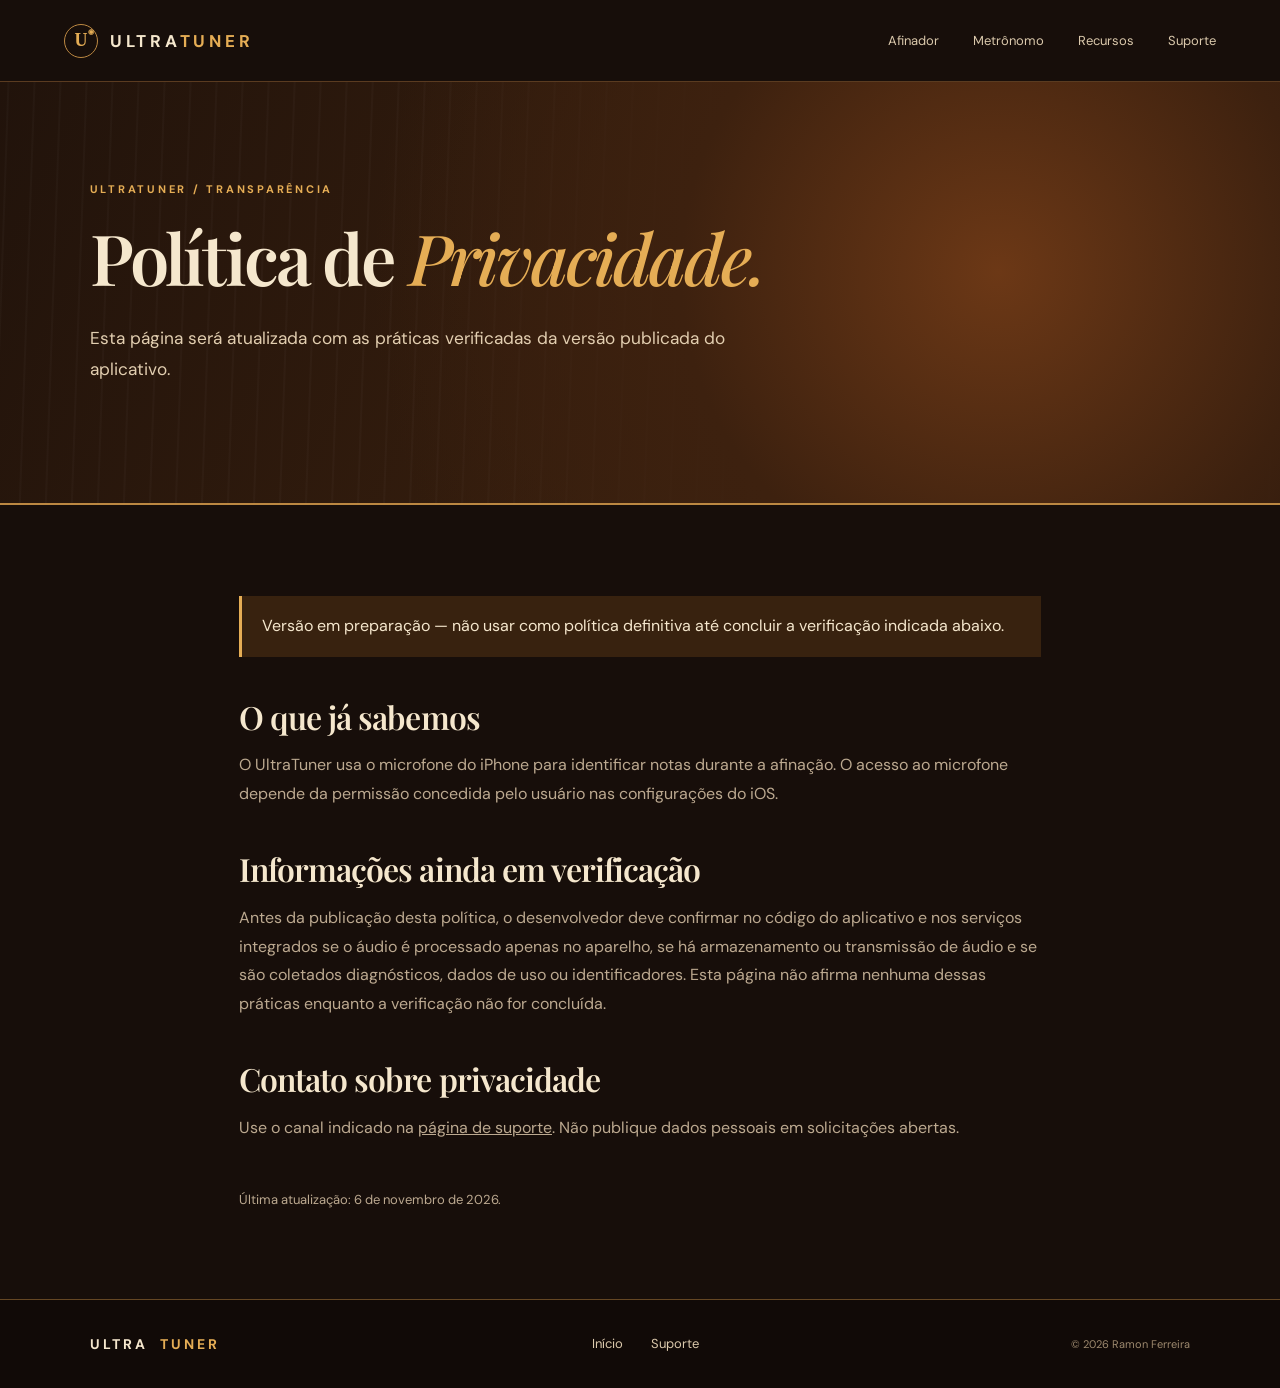
==== privacidade.html @ c154626b "Add files via upload" ====
<!doctype html><html lang="pt-BR"><head><meta charset="utf-8"><meta name="viewport" content="width=device-width, initial-scale=1"><meta name="theme-color" content="#170e0a"><title>Privacidade — UltraTuner</title><link rel="stylesheet" href="styles.css"><script src="script.js" defer></script></head><body><a class="skip" href="#conteudo">Pular para o conteúdo</a><header class="topbar"><a class="brand" href="index.html"><span class="brand-mark">U<span>◉</span></span><span>ULTRA<span class="brand-light">TUNER</span></span></a><button class="menu-button" type="button" aria-expanded="false" aria-controls="main-nav">Menu <span aria-hidden="true">☰</span></button><nav id="main-nav" aria-label="Navegação principal"><a href="index.html#afinador">Afinador</a><a href="index.html#metronomo">Metrônomo</a><a href="index.html#recursos">Recursos</a><a href="suporte.html">Suporte</a></nav></header><main id="conteudo"><section class="page-hero wood"><p class="eyebrow">UltraTuner / Transparência</p><h1>Política de <em>Privacidade.</em></h1><p class="lead">Esta página será atualizada com as práticas verificadas da versão publicada do aplicativo.</p></section><section class="policy content-section"><p class="policy-status">Versão em preparação — não usar como política definitiva até concluir a verificação indicada abaixo.</p><h2>O que já sabemos</h2><p>O UltraTuner usa o microfone do iPhone para identificar notas durante a afinação. O acesso ao microfone depende da permissão concedida pelo usuário nas configurações do iOS.</p><h2>Informações ainda em verificação</h2><p>Antes da publicação desta política, o desenvolvedor deve confirmar no código do aplicativo e nos serviços integrados se o áudio é processado apenas no aparelho, se há armazenamento ou transmissão de áudio e se são coletados diagnósticos, dados de uso ou identificadores. Esta página não afirma nenhuma dessas práticas enquanto a verificação não for concluída.</p><h2>Contato sobre privacidade</h2><p>Use o canal indicado na <a href="suporte.html">página de suporte</a>. Não publique dados pessoais em solicitações abertas.</p><p class="policy-date">Última atualização: 6 de novembro de 2026.</p></section></main><footer><div class="footer-inner"><span class="footer-brand">ULTRA<span>TUNER</span></span><nav aria-label="Rodapé"><a href="index.html">Início</a><a href="suporte.html">Suporte</a></nav><small>© 2026 Ramon Ferreira</small></div></footer></body></html>
---- styles.css ----
@import url('https://fonts.googleapis.com/css2?family=DM+Sans:wght@400;500;600;700&family=Playfair+Display:ital,wght@0,500;0,600;0,700;1,500;1,600&display=swap');
:root{color-scheme:dark;--bg:#170e0a;--panel:#23150e;--panel2:#301d11;--amber:#e5ad55;--gold:#bc8842;--cream:#f5e7cd;--muted:#bca990;--line:#654724;font-family:'DM Sans',Arial,sans-serif;scroll-behavior:smooth}*{box-sizing:border-box}body{margin:0;background:var(--bg);color:var(--cream)}a{color:inherit}img{display:block;max-width:100%}.skip{position:absolute;left:-9999px;top:8px;z-index:10;background:var(--amber);color:#1c1009;padding:10px}.skip:focus{left:8px}.topbar{height:82px;display:flex;align-items:center;justify-content:space-between;max-width:1440px;margin:auto;padding:0 clamp(24px,5vw,74px);border-bottom:1px solid #5a3b20}.brand,.footer-brand{text-decoration:none;font-size:17px;font-weight:700;letter-spacing:.22em;display:flex;align-items:center;gap:12px;white-space:nowrap}.brand-light,.footer-brand span{color:var(--amber)}.brand-mark{display:grid;place-items:center;border:1px solid var(--gold);width:34px;height:34px;border-radius:50%;font-family:Georgia,serif;font-size:18px;letter-spacing:0;color:var(--amber);position:relative}.brand-mark span{font-size:7px;position:absolute;right:3px;top:3px}.topbar nav{display:flex;gap:34px}.topbar nav a,footer a{text-decoration:none;color:#dbc9ac;font-size:13px;transition:color .2s}.topbar nav a:hover,footer a:hover,.topbar nav a[aria-current]{color:var(--amber)}.menu-button{display:none}.wood{background:radial-gradient(circle at 78% 45%,#6c3816 0,#3d210f 31%,transparent 61%),repeating-linear-gradient(92deg,transparent 0 7px,#ffffff06 8px 9px,transparent 10px 26px),linear-gradient(115deg,#21130b,#3a200e 65%,#1b100b)}.hero{min-height:690px;max-width:1440px;margin:auto;display:grid;grid-template-columns:1.05fr .95fr;overflow:hidden;border-bottom:2px solid var(--gold)}.hero-copy{padding:clamp(70px,8vw,130px) 20px 70px clamp(24px,7vw,100px);position:relative;z-index:1}.eyebrow{text-transform:uppercase;letter-spacing:.25em;font-size:11px;font-weight:700;color:var(--amber);margin:0 0 24px}.hero h1,.page-hero h1{font-size:clamp(51px,5.5vw,88px);line-height:1.07;margin:0 0 28px;letter-spacing:-.04em;font-family:'Playfair Display',Georgia,serif;font-weight:600}.hero h1 em,h2 em,.page-hero h1 em{color:var(--amber);font-weight:500}.lead{font-size:clamp(16px,1.35vw,19px);line-height:1.8;color:#e2ceb0;max-width:530px}.hero-actions{display:flex;gap:28px;align-items:center;flex-wrap:wrap;margin-top:36px}.button{background:linear-gradient(#edbc6b,#bd823a);color:#1d1109;font-weight:700;text-decoration:none;padding:16px 23px;border:1px solid #f0c679;display:inline-flex;gap:24px;align-items:center;justify-content:space-between;box-shadow:0 4px 20px #0008;font-size:13px;letter-spacing:.03em}.button:hover{filter:brightness(1.13)}.text-link{color:var(--cream);font-size:13px;text-underline-offset:5px}.hero-facts{display:flex;gap:22px;flex-wrap:wrap;margin-top:74px;color:#dec296;font-size:10px;letter-spacing:.18em}.hero-facts span+span{border-left:1px solid var(--gold);padding-left:22px}.hero-visual{position:relative;display:grid;place-items:center;padding:38px 50px 46px}.halo{position:absolute;width:80%;aspect-ratio:1;border-radius:50%;background:#f1a63b30;filter:blur(48px)}.phone{position:relative;width:min(290px,72%);height:575px;border:7px solid #120c09;border-radius:44px;overflow:hidden;box-shadow:0 22px 70px #000b,0 0 0 2px #8c612d;transform:rotate(5deg)}.phone img{width:100%;height:100%;object-fit:cover;object-position:top}.visual-caption{position:absolute;bottom:25px;right:50px;font-size:10px;letter-spacing:.25em;color:#d4ae75}.section-pad{padding:clamp(70px,8vw,118px) clamp(24px,7vw,100px)}.intro,.feature,.value,.support-band{max-width:1440px;margin:auto}.intro{display:grid;grid-template-columns:1fr 1fr;gap:70px;align-items:end;background:#1e120c;border-bottom:1px solid var(--line)}h2{font-family:'Playfair Display',Georgia,serif;font-weight:600;letter-spacing:-.03em;line-height:1.15;font-size:clamp(38px,4.2vw,64px);margin:0}.intro>p{font-size:17px;color:var(--muted);line-height:1.85;max-width:550px;margin:0 0 7px}.feature{display:grid;grid-template-columns:.85fr 1.15fr;gap:clamp(40px,9vw,140px);align-items:center;border-bottom:1px solid var(--line);background:linear-gradient(145deg,#24160e,#170e0a)}.feature-reverse{grid-template-columns:1.15fr .85fr;background:#1b110c}.feature-reverse .feature-image{order:2}.feature-image{width:min(100%,380px);height:500px;justify-self:center;overflow:hidden;border:6px solid #1b1008;border-radius:28px;box-shadow:0 0 0 1px var(--gold),0 25px 55px #0009}.feature-image img{height:100%;width:100%;object-fit:cover;object-position:top}.feature-copy>p:not(.eyebrow){max-width:540px;line-height:1.8;color:var(--muted);font-size:16px}.feature-copy ul{padding:0;margin:28px 0 0;list-style:none;max-width:520px}.feature-copy li{padding:13px 0 13px 24px;border-bottom:1px solid #65472470;position:relative;font-size:14px;color:#e9d4b6}.feature-copy li:before{content:'✦';position:absolute;left:0;color:var(--amber)}.value{text-align:center;background:radial-gradient(circle at 50% 0,#593013,#1a100b 65%);border-bottom:1px solid var(--line)}.value-grid{display:grid;grid-template-columns:repeat(3,1fr);gap:20px;margin-top:65px;text-align:left}.value-grid>div{border:1px solid var(--line);background:#21150dbb;padding:34px;min-height:205px}.value-number{color:var(--amber);letter-spacing:.2em;font-size:11px}.value h3{font:600 27px 'Playfair Display',Georgia,serif;margin:24px 0 12px}.value p{color:var(--muted);line-height:1.6;margin:0}.support-band{display:flex;justify-content:space-between;align-items:center;gap:30px;background:#24160e}.page-hero{padding:100px clamp(24px,7vw,100px);border-bottom:2px solid var(--gold)}.page-hero .lead{max-width:690px}.content-section{max-width:1100px;margin:auto;padding:75px 24px}.content-heading{text-align:center;margin-bottom:45px}.steps{display:grid;grid-template-columns:repeat(3,1fr);gap:20px}.steps article{border:1px solid var(--line);padding:28px;background:#23150e}.steps article>span{color:var(--amber);font-size:11px;letter-spacing:.2em}.steps h3{font:600 25px 'Playfair Display',Georgia,serif}.steps p,.contact-panel p,.policy p{color:var(--muted);line-height:1.8}.contact-panel{max-width:1052px;margin:0 auto 90px;padding:55px;background:linear-gradient(145deg,#4a2813,#23150e);border:1px solid var(--gold)}.contact-panel p{max-width:740px}.contact-panel .button{margin-top:18px}.contact-fallback{font-size:13px;color:var(--amber)!important}.policy{max-width:850px}.policy h2{font-size:32px;margin:42px 0 10px}.policy-status{border-left:3px solid var(--amber);padding:16px 20px;background:#38220f;color:var(--cream)!important}.policy-date{font-size:13px;margin-top:45px}footer{border-top:1px solid var(--line);background:#110a07}.footer-inner{max-width:1440px;padding:35px clamp(24px,7vw,100px);margin:auto;display:flex;align-items:center;justify-content:space-between;gap:25px}.footer-brand{font-size:14px}footer nav{display:flex;gap:28px}footer small{color:#9d896e;font-size:11px}@media(max-width:800px){.topbar{height:70px}.menu-button{display:block;background:none;border:1px solid var(--line);color:var(--cream);padding:9px 12px}.topbar nav{display:none;position:absolute;z-index:5;top:70px;left:0;right:0;background:#21140d;border-bottom:1px solid var(--gold);padding:20px 24px;flex-direction:column;gap:18px}.topbar nav.open{display:flex}.hero{grid-template-columns:1fr}.hero-copy{padding:75px 24px 30px}.hero-facts{margin-top:45px}.hero-visual{padding:24px 24px 58px}.phone{height:470px;width:235px}.intro,.feature{grid-template-columns:1fr}.intro{gap:30px}.feature-reverse .feature-image{order:0}.feature-image{height:430px;width:280px}.value-grid,.steps{grid-template-columns:1fr}.support-band{flex-direction:column;align-items:flex-start}.footer-inner{flex-wrap:wrap}}@media(max-width:420px){.hero-facts{gap:10px;font-size:8px}.hero-facts span+span{padding-left:10px}.brand{font-size:13px}.hero h1{font-size:48px}.page-hero{padding-top:70px;padding-bottom:70px}}
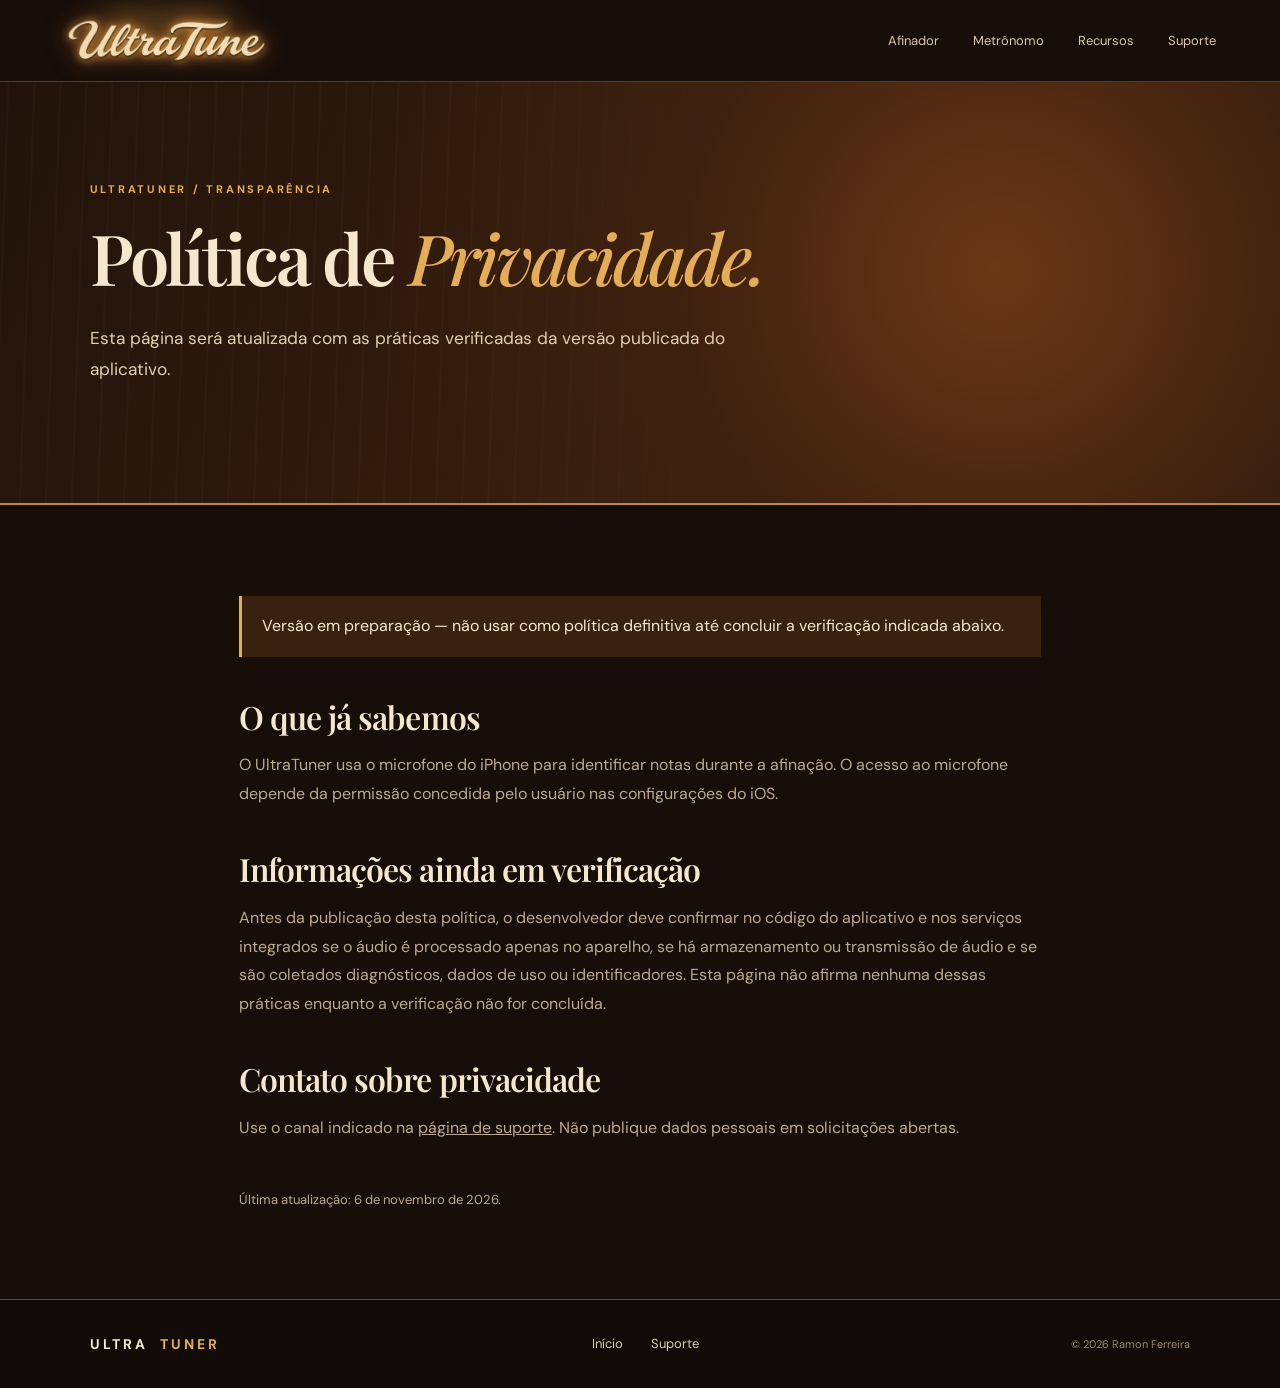
==== commit 8b47c3ab: "Add files via upload" ====
--- a/privacidade.html
+++ b/privacidade.html
@@ -1 +1 @@
-<!doctype html><html lang="pt-BR"><head><meta charset="utf-8"><meta name="viewport" content="width=device-width, initial-scale=1"><meta name="theme-color" content="#170e0a"><title>Privacidade — UltraTuner</title><link rel="stylesheet" href="styles.css"><script src="script.js" defer></script></head><body><a class="skip" href="#conteudo">Pular para o conteúdo</a><header class="topbar"><a class="brand" href="index.html"><span class="brand-mark">U<span>◉</span></span><span>ULTRA<span class="brand-light">TUNER</span></span></a><button class="menu-button" type="button" aria-expanded="false" aria-controls="main-nav">Menu <span aria-hidden="true">☰</span></button><nav id="main-nav" aria-label="Navegação principal"><a href="index.html#afinador">Afinador</a><a href="index.html#metronomo">Metrônomo</a><a href="index.html#recursos">Recursos</a><a href="suporte.html">Suporte</a></nav></header><main id="conteudo"><section class="page-hero wood"><p class="eyebrow">UltraTuner / Transparência</p><h1>Política de <em>Privacidade.</em></h1><p class="lead">Esta página será atualizada com as práticas verificadas da versão publicada do aplicativo.</p></section><section class="policy content-section"><p class="policy-status">Versão em preparação — não usar como política definitiva até concluir a verificação indicada abaixo.</p><h2>O que já sabemos</h2><p>O UltraTuner usa o microfone do iPhone para identificar notas durante a afinação. O acesso ao microfone depende da permissão concedida pelo usuário nas configurações do iOS.</p><h2>Informações ainda em verificação</h2><p>Antes da publicação desta política, o desenvolvedor deve confirmar no código do aplicativo e nos serviços integrados se o áudio é processado apenas no aparelho, se há armazenamento ou transmissão de áudio e se são coletados diagnósticos, dados de uso ou identificadores. Esta página não afirma nenhuma dessas práticas enquanto a verificação não for concluída.</p><h2>Contato sobre privacidade</h2><p>Use o canal indicado na <a href="suporte.html">página de suporte</a>. Não publique dados pessoais em solicitações abertas.</p><p class="policy-date">Última atualização: 6 de novembro de 2026.</p></section></main><footer><div class="footer-inner"><span class="footer-brand">ULTRA<span>TUNER</span></span><nav aria-label="Rodapé"><a href="index.html">Início</a><a href="suporte.html">Suporte</a></nav><small>© 2026 Ramon Ferreira</small></div></footer></body></html>
+<!doctype html><html lang="pt-BR"><head><meta charset="utf-8"><meta name="viewport" content="width=device-width, initial-scale=1"><meta name="theme-color" content="#170e0a"><title>Privacidade — UltraTuner</title><link rel="stylesheet" href="styles.css"><script src="script.js" defer></script></head><body><a class="skip" href="#conteudo">Pular para o conteúdo</a><header class="topbar"><a class="brand brand-wordmark" href="index.html" aria-label="UltraTuner, início"><img src="assets/ultratune-wordmark.png" alt="" width="2070" height="500"></a><button class="menu-button" type="button" aria-expanded="false" aria-controls="main-nav">Menu <span aria-hidden="true">☰</span></button><nav id="main-nav" aria-label="Navegação principal"><a href="index.html#afinador">Afinador</a><a href="index.html#metronomo">Metrônomo</a><a href="index.html#recursos">Recursos</a><a href="suporte.html">Suporte</a></nav></header><main id="conteudo"><section class="page-hero wood"><p class="eyebrow">UltraTuner / Transparência</p><h1>Política de <em>Privacidade.</em></h1><p class="lead">Esta página será atualizada com as práticas verificadas da versão publicada do aplicativo.</p></section><section class="policy content-section"><p class="policy-status">Versão em preparação — não usar como política definitiva até concluir a verificação indicada abaixo.</p><h2>O que já sabemos</h2><p>O UltraTuner usa o microfone do iPhone para identificar notas durante a afinação. O acesso ao microfone depende da permissão concedida pelo usuário nas configurações do iOS.</p><h2>Informações ainda em verificação</h2><p>Antes da publicação desta política, o desenvolvedor deve confirmar no código do aplicativo e nos serviços integrados se o áudio é processado apenas no aparelho, se há armazenamento ou transmissão de áudio e se são coletados diagnósticos, dados de uso ou identificadores. Esta página não afirma nenhuma dessas práticas enquanto a verificação não for concluída.</p><h2>Contato sobre privacidade</h2><p>Use o canal indicado na <a href="suporte.html">página de suporte</a>. Não publique dados pessoais em solicitações abertas.</p><p class="policy-date">Última atualização: 6 de novembro de 2026.</p></section></main><footer><div class="footer-inner"><span class="footer-brand">ULTRA<span>TUNER</span></span><nav aria-label="Rodapé"><a href="index.html">Início</a><a href="suporte.html">Suporte</a></nav><small>© 2026 Ramon Ferreira</small></div></footer></body></html>
--- a/styles.css
+++ b/styles.css
@@ -1,2 +1,4 @@
 @import url('https://fonts.googleapis.com/css2?family=DM+Sans:wght@400;500;600;700&family=Playfair+Display:ital,wght@0,500;0,600;0,700;1,500;1,600&display=swap');
 :root{color-scheme:dark;--bg:#170e0a;--panel:#23150e;--panel2:#301d11;--amber:#e5ad55;--gold:#bc8842;--cream:#f5e7cd;--muted:#bca990;--line:#654724;font-family:'DM Sans',Arial,sans-serif;scroll-behavior:smooth}*{box-sizing:border-box}body{margin:0;background:var(--bg);color:var(--cream)}a{color:inherit}img{display:block;max-width:100%}.skip{position:absolute;left:-9999px;top:8px;z-index:10;background:var(--amber);color:#1c1009;padding:10px}.skip:focus{left:8px}.topbar{height:82px;display:flex;align-items:center;justify-content:space-between;max-width:1440px;margin:auto;padding:0 clamp(24px,5vw,74px);border-bottom:1px solid #5a3b20}.brand,.footer-brand{text-decoration:none;font-size:17px;font-weight:700;letter-spacing:.22em;display:flex;align-items:center;gap:12px;white-space:nowrap}.brand-light,.footer-brand span{color:var(--amber)}.brand-mark{display:grid;place-items:center;border:1px solid var(--gold);width:34px;height:34px;border-radius:50%;font-family:Georgia,serif;font-size:18px;letter-spacing:0;color:var(--amber);position:relative}.brand-mark span{font-size:7px;position:absolute;right:3px;top:3px}.topbar nav{display:flex;gap:34px}.topbar nav a,footer a{text-decoration:none;color:#dbc9ac;font-size:13px;transition:color .2s}.topbar nav a:hover,footer a:hover,.topbar nav a[aria-current]{color:var(--amber)}.menu-button{display:none}.wood{background:radial-gradient(circle at 78% 45%,#6c3816 0,#3d210f 31%,transparent 61%),repeating-linear-gradient(92deg,transparent 0 7px,#ffffff06 8px 9px,transparent 10px 26px),linear-gradient(115deg,#21130b,#3a200e 65%,#1b100b)}.hero{min-height:690px;max-width:1440px;margin:auto;display:grid;grid-template-columns:1.05fr .95fr;overflow:hidden;border-bottom:2px solid var(--gold)}.hero-copy{padding:clamp(70px,8vw,130px) 20px 70px clamp(24px,7vw,100px);position:relative;z-index:1}.eyebrow{text-transform:uppercase;letter-spacing:.25em;font-size:11px;font-weight:700;color:var(--amber);margin:0 0 24px}.hero h1,.page-hero h1{font-size:clamp(51px,5.5vw,88px);line-height:1.07;margin:0 0 28px;letter-spacing:-.04em;font-family:'Playfair Display',Georgia,serif;font-weight:600}.hero h1 em,h2 em,.page-hero h1 em{color:var(--amber);font-weight:500}.lead{font-size:clamp(16px,1.35vw,19px);line-height:1.8;color:#e2ceb0;max-width:530px}.hero-actions{display:flex;gap:28px;align-items:center;flex-wrap:wrap;margin-top:36px}.button{background:linear-gradient(#edbc6b,#bd823a);color:#1d1109;font-weight:700;text-decoration:none;padding:16px 23px;border:1px solid #f0c679;display:inline-flex;gap:24px;align-items:center;justify-content:space-between;box-shadow:0 4px 20px #0008;font-size:13px;letter-spacing:.03em}.button:hover{filter:brightness(1.13)}.text-link{color:var(--cream);font-size:13px;text-underline-offset:5px}.hero-facts{display:flex;gap:22px;flex-wrap:wrap;margin-top:74px;color:#dec296;font-size:10px;letter-spacing:.18em}.hero-facts span+span{border-left:1px solid var(--gold);padding-left:22px}.hero-visual{position:relative;display:grid;place-items:center;padding:38px 50px 46px}.halo{position:absolute;width:80%;aspect-ratio:1;border-radius:50%;background:#f1a63b30;filter:blur(48px)}.phone{position:relative;width:min(290px,72%);height:575px;border:7px solid #120c09;border-radius:44px;overflow:hidden;box-shadow:0 22px 70px #000b,0 0 0 2px #8c612d;transform:rotate(5deg)}.phone img{width:100%;height:100%;object-fit:cover;object-position:top}.visual-caption{position:absolute;bottom:25px;right:50px;font-size:10px;letter-spacing:.25em;color:#d4ae75}.section-pad{padding:clamp(70px,8vw,118px) clamp(24px,7vw,100px)}.intro,.feature,.value,.support-band{max-width:1440px;margin:auto}.intro{display:grid;grid-template-columns:1fr 1fr;gap:70px;align-items:end;background:#1e120c;border-bottom:1px solid var(--line)}h2{font-family:'Playfair Display',Georgia,serif;font-weight:600;letter-spacing:-.03em;line-height:1.15;font-size:clamp(38px,4.2vw,64px);margin:0}.intro>p{font-size:17px;color:var(--muted);line-height:1.85;max-width:550px;margin:0 0 7px}.feature{display:grid;grid-template-columns:.85fr 1.15fr;gap:clamp(40px,9vw,140px);align-items:center;border-bottom:1px solid var(--line);background:linear-gradient(145deg,#24160e,#170e0a)}.feature-reverse{grid-template-columns:1.15fr .85fr;background:#1b110c}.feature-reverse .feature-image{order:2}.feature-image{width:min(100%,380px);height:500px;justify-self:center;overflow:hidden;border:6px solid #1b1008;border-radius:28px;box-shadow:0 0 0 1px var(--gold),0 25px 55px #0009}.feature-image img{height:100%;width:100%;object-fit:cover;object-position:top}.feature-copy>p:not(.eyebrow){max-width:540px;line-height:1.8;color:var(--muted);font-size:16px}.feature-copy ul{padding:0;margin:28px 0 0;list-style:none;max-width:520px}.feature-copy li{padding:13px 0 13px 24px;border-bottom:1px solid #65472470;position:relative;font-size:14px;color:#e9d4b6}.feature-copy li:before{content:'✦';position:absolute;left:0;color:var(--amber)}.value{text-align:center;background:radial-gradient(circle at 50% 0,#593013,#1a100b 65%);border-bottom:1px solid var(--line)}.value-grid{display:grid;grid-template-columns:repeat(3,1fr);gap:20px;margin-top:65px;text-align:left}.value-grid>div{border:1px solid var(--line);background:#21150dbb;padding:34px;min-height:205px}.value-number{color:var(--amber);letter-spacing:.2em;font-size:11px}.value h3{font:600 27px 'Playfair Display',Georgia,serif;margin:24px 0 12px}.value p{color:var(--muted);line-height:1.6;margin:0}.support-band{display:flex;justify-content:space-between;align-items:center;gap:30px;background:#24160e}.page-hero{padding:100px clamp(24px,7vw,100px);border-bottom:2px solid var(--gold)}.page-hero .lead{max-width:690px}.content-section{max-width:1100px;margin:auto;padding:75px 24px}.content-heading{text-align:center;margin-bottom:45px}.steps{display:grid;grid-template-columns:repeat(3,1fr);gap:20px}.steps article{border:1px solid var(--line);padding:28px;background:#23150e}.steps article>span{color:var(--amber);font-size:11px;letter-spacing:.2em}.steps h3{font:600 25px 'Playfair Display',Georgia,serif}.steps p,.contact-panel p,.policy p{color:var(--muted);line-height:1.8}.contact-panel{max-width:1052px;margin:0 auto 90px;padding:55px;background:linear-gradient(145deg,#4a2813,#23150e);border:1px solid var(--gold)}.contact-panel p{max-width:740px}.contact-panel .button{margin-top:18px}.contact-fallback{font-size:13px;color:var(--amber)!important}.policy{max-width:850px}.policy h2{font-size:32px;margin:42px 0 10px}.policy-status{border-left:3px solid var(--amber);padding:16px 20px;background:#38220f;color:var(--cream)!important}.policy-date{font-size:13px;margin-top:45px}footer{border-top:1px solid var(--line);background:#110a07}.footer-inner{max-width:1440px;padding:35px clamp(24px,7vw,100px);margin:auto;display:flex;align-items:center;justify-content:space-between;gap:25px}.footer-brand{font-size:14px}footer nav{display:flex;gap:28px}footer small{color:#9d896e;font-size:11px}@media(max-width:800px){.topbar{height:70px}.menu-button{display:block;background:none;border:1px solid var(--line);color:var(--cream);padding:9px 12px}.topbar nav{display:none;position:absolute;z-index:5;top:70px;left:0;right:0;background:#21140d;border-bottom:1px solid var(--gold);padding:20px 24px;flex-direction:column;gap:18px}.topbar nav.open{display:flex}.hero{grid-template-columns:1fr}.hero-copy{padding:75px 24px 30px}.hero-facts{margin-top:45px}.hero-visual{padding:24px 24px 58px}.phone{height:470px;width:235px}.intro,.feature{grid-template-columns:1fr}.intro{gap:30px}.feature-reverse .feature-image{order:0}.feature-image{height:430px;width:280px}.value-grid,.steps{grid-template-columns:1fr}.support-band{flex-direction:column;align-items:flex-start}.footer-inner{flex-wrap:wrap}}@media(max-width:420px){.hero-facts{gap:10px;font-size:8px}.hero-facts span+span{padding-left:10px}.brand{font-size:13px}.hero h1{font-size:48px}.page-hero{padding-top:70px;padding-bottom:70px}}
+
+.brand-wordmark{display:block;width:clamp(168px,16vw,245px);height:58px;position:relative;isolation:isolate}.brand-wordmark:before{content:"";position:absolute;left:19%;right:19%;top:6px;height:14px;background:#ffb64d;filter:blur(17px);opacity:.6;z-index:-1}.brand-wordmark img{width:100%;height:100%;object-fit:contain;filter:drop-shadow(0 0 4px #ffb850ab) drop-shadow(0 0 11px #d8752780)}@media(max-width:420px){.brand-wordmark{width:170px;height:48px}}
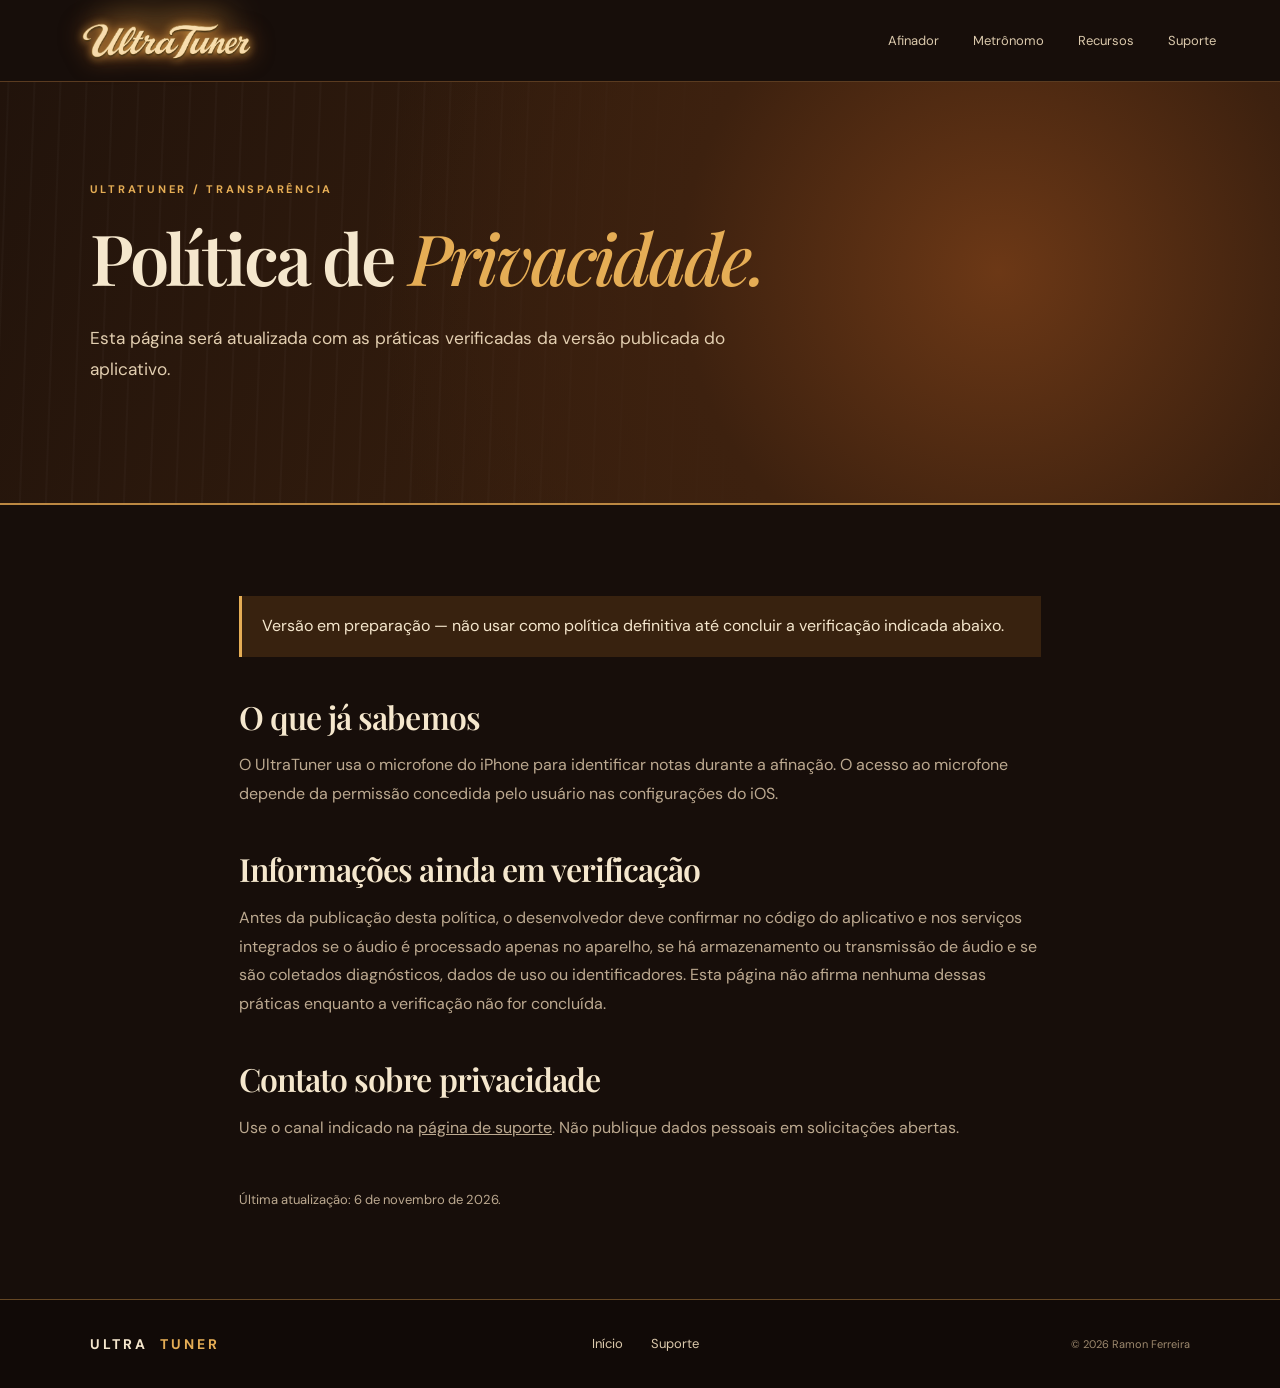
==== commit 35ce123d: "Add files via upload" ====
--- a/privacidade.html
+++ b/privacidade.html
@@ -1 +1 @@
-<!doctype html><html lang="pt-BR"><head><meta charset="utf-8"><meta name="viewport" content="width=device-width, initial-scale=1"><meta name="theme-color" content="#170e0a"><title>Privacidade — UltraTuner</title><link rel="stylesheet" href="styles.css"><script src="script.js" defer></script></head><body><a class="skip" href="#conteudo">Pular para o conteúdo</a><header class="topbar"><a class="brand brand-wordmark" href="index.html" aria-label="UltraTuner, início"><img src="assets/ultratune-wordmark.png" alt="" width="2070" height="500"></a><button class="menu-button" type="button" aria-expanded="false" aria-controls="main-nav">Menu <span aria-hidden="true">☰</span></button><nav id="main-nav" aria-label="Navegação principal"><a href="index.html#afinador">Afinador</a><a href="index.html#metronomo">Metrônomo</a><a href="index.html#recursos">Recursos</a><a href="suporte.html">Suporte</a></nav></header><main id="conteudo"><section class="page-hero wood"><p class="eyebrow">UltraTuner / Transparência</p><h1>Política de <em>Privacidade.</em></h1><p class="lead">Esta página será atualizada com as práticas verificadas da versão publicada do aplicativo.</p></section><section class="policy content-section"><p class="policy-status">Versão em preparação — não usar como política definitiva até concluir a verificação indicada abaixo.</p><h2>O que já sabemos</h2><p>O UltraTuner usa o microfone do iPhone para identificar notas durante a afinação. O acesso ao microfone depende da permissão concedida pelo usuário nas configurações do iOS.</p><h2>Informações ainda em verificação</h2><p>Antes da publicação desta política, o desenvolvedor deve confirmar no código do aplicativo e nos serviços integrados se o áudio é processado apenas no aparelho, se há armazenamento ou transmissão de áudio e se são coletados diagnósticos, dados de uso ou identificadores. Esta página não afirma nenhuma dessas práticas enquanto a verificação não for concluída.</p><h2>Contato sobre privacidade</h2><p>Use o canal indicado na <a href="suporte.html">página de suporte</a>. Não publique dados pessoais em solicitações abertas.</p><p class="policy-date">Última atualização: 6 de novembro de 2026.</p></section></main><footer><div class="footer-inner"><span class="footer-brand">ULTRA<span>TUNER</span></span><nav aria-label="Rodapé"><a href="index.html">Início</a><a href="suporte.html">Suporte</a></nav><small>© 2026 Ramon Ferreira</small></div></footer></body></html>
+<!doctype html><html lang="pt-BR"><head><meta charset="utf-8"><meta name="viewport" content="width=device-width, initial-scale=1"><meta name="theme-color" content="#170e0a"><title>Privacidade — UltraTuner</title><link rel="stylesheet" href="styles.css"><script src="script.js" defer></script></head><body><a class="skip" href="#conteudo">Pular para o conteúdo</a><header class="topbar"><a class="brand brand-wordmark" href="index.html" aria-label="UltraTuner, início"><img src="assets/ultratuner-wordmark.png" alt="" width="2070" height="500"></a><button class="menu-button" type="button" aria-expanded="false" aria-controls="main-nav">Menu <span aria-hidden="true">☰</span></button><nav id="main-nav" aria-label="Navegação principal"><a href="index.html#afinador">Afinador</a><a href="index.html#metronomo">Metrônomo</a><a href="index.html#recursos">Recursos</a><a href="suporte.html">Suporte</a></nav></header><main id="conteudo"><section class="page-hero wood"><p class="eyebrow">UltraTuner / Transparência</p><h1>Política de <em>Privacidade.</em></h1><p class="lead">Esta página será atualizada com as práticas verificadas da versão publicada do aplicativo.</p></section><section class="policy content-section"><p class="policy-status">Versão em preparação — não usar como política definitiva até concluir a verificação indicada abaixo.</p><h2>O que já sabemos</h2><p>O UltraTuner usa o microfone do iPhone para identificar notas durante a afinação. O acesso ao microfone depende da permissão concedida pelo usuário nas configurações do iOS.</p><h2>Informações ainda em verificação</h2><p>Antes da publicação desta política, o desenvolvedor deve confirmar no código do aplicativo e nos serviços integrados se o áudio é processado apenas no aparelho, se há armazenamento ou transmissão de áudio e se são coletados diagnósticos, dados de uso ou identificadores. Esta página não afirma nenhuma dessas práticas enquanto a verificação não for concluída.</p><h2>Contato sobre privacidade</h2><p>Use o canal indicado na <a href="suporte.html">página de suporte</a>. Não publique dados pessoais em solicitações abertas.</p><p class="policy-date">Última atualização: 6 de novembro de 2026.</p></section></main><footer><div class="footer-inner"><span class="footer-brand">ULTRA<span>TUNER</span></span><nav aria-label="Rodapé"><a href="index.html">Início</a><a href="suporte.html">Suporte</a></nav><small>© 2026 Ramon Ferreira</small></div></footer></body></html>
